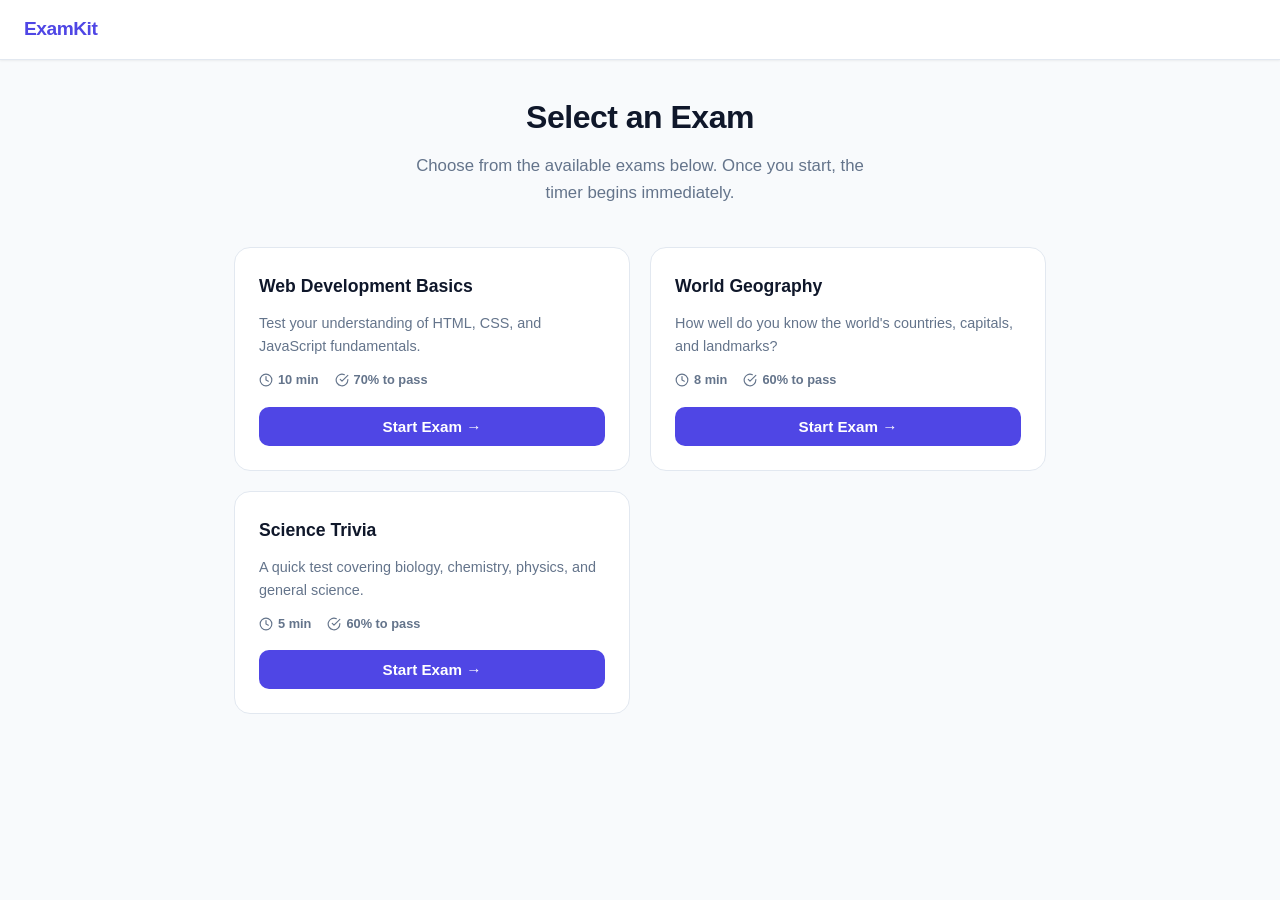
==== index.html @ 48e790b7 "initial commit" ====
<!DOCTYPE html>
<html lang="en">
<head>
  <meta charset="UTF-8">
  <meta name="viewport" content="width=device-width, initial-scale=1.0">
  <title>ExamKit</title>
  <link rel="stylesheet" href="css/styles.css">
</head>
<body>

  <header class="header">
    <span class="header-logo">ExamKit</span>
  </header>

  <main class="container">
    <div class="landing-hero">
      <h1>Select an Exam</h1>
      <p>Choose from the available exams below. Once you start, the timer begins immediately.</p>
    </div>

    <div id="load-error" role="alert"></div>
    <div id="exam-grid" class="exam-grid"></div>
  </main>

  <script src="js/app.js"></script>
</body>
</html>
---- css/styles.css ----
/* ============================================================
   VARIABLES & RESET
   ============================================================ */
:root {
  --primary:        #4f46e5;
  --primary-dark:   #4338ca;
  --primary-light:  #eef2ff;
  --success:        #059669;
  --success-light:  #ecfdf5;
  --error:          #dc2626;
  --error-light:    #fef2f2;
  --warning:        #d97706;
  --warning-light:  #fffbeb;

  --gray-50:  #f8fafc;
  --gray-100: #f1f5f9;
  --gray-200: #e2e8f0;
  --gray-300: #cbd5e1;
  --gray-400: #94a3b8;
  --gray-500: #64748b;
  --gray-600: #475569;
  --gray-700: #334155;
  --gray-800: #1e293b;
  --gray-900: #0f172a;

  --radius-sm: 6px;
  --radius:    10px;
  --radius-lg: 16px;
  --shadow-sm: 0 1px 2px rgba(0,0,0,.06);
  --shadow:    0 2px 8px rgba(0,0,0,.08), 0 1px 2px rgba(0,0,0,.05);
  --shadow-md: 0 4px 16px rgba(0,0,0,.1), 0 2px 4px rgba(0,0,0,.06);
}

*, *::before, *::after { box-sizing: border-box; margin: 0; padding: 0; }

body {
  font-family: -apple-system, BlinkMacSystemFont, 'Segoe UI', Roboto, 'Helvetica Neue', sans-serif;
  background: var(--gray-50);
  color: var(--gray-800);
  line-height: 1.6;
  min-height: 100vh;
}

/* ============================================================
   HEADER
   ============================================================ */
.header {
  background: #fff;
  border-bottom: 1px solid var(--gray-200);
  padding: 0 24px;
  height: 60px;
  display: flex;
  align-items: center;
  gap: 16px;
  position: sticky;
  top: 0;
  z-index: 100;
  box-shadow: var(--shadow-sm);
}

.header-logo {
  font-size: 1.2rem;
  font-weight: 800;
  color: var(--primary);
  letter-spacing: -0.5px;
  flex-shrink: 0;
}

/* Exam header extras */
.exam-header-title {
  font-size: 1rem;
  font-weight: 600;
  color: var(--gray-700);
  flex: 1;
  white-space: nowrap;
  overflow: hidden;
  text-overflow: ellipsis;
}

.timer-wrap {
  display: flex;
  align-items: center;
  gap: 6px;
  margin-left: auto;
  flex-shrink: 0;
}

.timer {
  font-size: 1.15rem;
  font-weight: 700;
  font-variant-numeric: tabular-nums;
  color: var(--gray-700);
  background: var(--gray-100);
  border: 1px solid var(--gray-200);
  border-radius: var(--radius-sm);
  padding: 4px 12px;
  min-width: 72px;
  text-align: center;
  transition: background 0.3s, color 0.3s, border-color 0.3s;
}

.timer.timer-warning {
  color: var(--error);
  background: var(--error-light);
  border-color: #fca5a5;
  animation: pulse 1s ease-in-out infinite;
}

@keyframes pulse {
  0%, 100% { opacity: 1; }
  50%       { opacity: 0.65; }
}

/* ============================================================
   PROGRESS BAR
   ============================================================ */
.exam-progress {
  background: #fff;
  border-bottom: 1px solid var(--gray-200);
  padding: 10px 24px;
  display: flex;
  align-items: center;
  gap: 14px;
}

.progress-track {
  flex: 1;
  height: 6px;
  background: var(--gray-200);
  border-radius: 99px;
  overflow: hidden;
}

.progress-fill {
  height: 100%;
  background: linear-gradient(90deg, var(--primary), var(--primary-dark));
  border-radius: 99px;
  transition: width 0.4s ease;
  width: 0%;
}

.question-counter {
  font-size: 0.8rem;
  font-weight: 600;
  color: var(--gray-500);
  white-space: nowrap;
}

/* ============================================================
   LAYOUT
   ============================================================ */
.container {
  max-width: 860px;
  margin: 0 auto;
  padding: 32px 24px 64px;
}

.exam-container {
  max-width: 720px;
}

/* ============================================================
   LANDING PAGE
   ============================================================ */
.landing-hero {
  text-align: center;
  margin-bottom: 40px;
}

.landing-hero h1 {
  font-size: 2rem;
  font-weight: 800;
  color: var(--gray-900);
  margin-bottom: 10px;
  letter-spacing: -0.5px;
}

.landing-hero p {
  font-size: 1.05rem;
  color: var(--gray-500);
  max-width: 480px;
  margin: 0 auto;
}

.exam-grid {
  display: grid;
  grid-template-columns: repeat(auto-fill, minmax(280px, 1fr));
  gap: 20px;
}

.exam-card {
  background: #fff;
  border: 1px solid var(--gray-200);
  border-radius: var(--radius-lg);
  padding: 24px;
  cursor: pointer;
  transition: border-color 0.15s, box-shadow 0.15s, transform 0.15s;
  display: flex;
  flex-direction: column;
  gap: 12px;
  outline: none;
}

.exam-card:hover,
.exam-card:focus-visible {
  border-color: var(--primary);
  box-shadow: var(--shadow-md), 0 0 0 3px var(--primary-light);
  transform: translateY(-2px);
}

.exam-card-header {
  display: flex;
  align-items: flex-start;
  justify-content: space-between;
  gap: 8px;
}

.exam-card-title {
  font-size: 1.1rem;
  font-weight: 700;
  color: var(--gray-900);
}

.exam-card-desc {
  font-size: 0.9rem;
  color: var(--gray-500);
  flex: 1;
}

.exam-card-meta {
  display: flex;
  gap: 16px;
}

.meta-item {
  display: flex;
  align-items: center;
  gap: 5px;
  font-size: 0.8rem;
  font-weight: 600;
  color: var(--gray-500);
}

.meta-item svg { flex-shrink: 0; }

.exam-start-btn {
  width: 100%;
  margin-top: 4px;
}

#load-error {
  display: none;
  background: var(--error-light);
  color: var(--error);
  border: 1px solid #fca5a5;
  border-radius: var(--radius);
  padding: 16px 20px;
  font-size: 0.9rem;
  margin-bottom: 24px;
}

/* ============================================================
   QUESTION CARD
   ============================================================ */
.question-card {
  background: #fff;
  border: 1px solid var(--gray-200);
  border-radius: var(--radius-lg);
  padding: 32px;
  box-shadow: var(--shadow);
  margin-bottom: 20px;
}

.question-card-header {
  margin-bottom: 18px;
}

.question-type-badge {
  display: inline-block;
  font-size: 0.72rem;
  font-weight: 700;
  text-transform: uppercase;
  letter-spacing: 0.05em;
  padding: 3px 10px;
  border-radius: 99px;
}

.badge-mc {
  background: var(--primary-light);
  color: var(--primary-dark);
}

.badge-sa {
  background: #fef3c7;
  color: #92400e;
}

.question-text {
  font-size: 1.2rem;
  font-weight: 600;
  color: var(--gray-900);
  line-height: 1.5;
  margin-bottom: 24px;
}

/* Question image */
#question-image {
  margin-bottom: 20px;
  display: none;
}

.question-img {
  max-width: 100%;
  max-height: 340px;
  object-fit: contain;
  border-radius: var(--radius);
  border: 1px solid var(--gray-200);
  display: block;
}

/* ============================================================
   MULTIPLE CHOICE OPTIONS
   ============================================================ */
.answer-area {
  display: flex;
  flex-direction: column;
  gap: 10px;
}

.option-label {
  display: flex;
  align-items: center;
  gap: 12px;
  padding: 14px 16px;
  border: 2px solid var(--gray-200);
  border-radius: var(--radius);
  cursor: pointer;
  transition: border-color 0.15s, background 0.15s;
  user-select: none;
}

.option-label:hover {
  border-color: var(--primary);
  background: var(--primary-light);
}

.option-label.selected {
  border-color: var(--primary);
  background: var(--primary-light);
}

.option-label input[type=radio] {
  position: absolute;
  opacity: 0;
  pointer-events: none;
}

.option-marker {
  width: 28px;
  height: 28px;
  border-radius: 50%;
  background: var(--gray-100);
  border: 2px solid var(--gray-300);
  display: flex;
  align-items: center;
  justify-content: center;
  font-size: 0.75rem;
  font-weight: 700;
  color: var(--gray-600);
  flex-shrink: 0;
  transition: background 0.15s, border-color 0.15s, color 0.15s;
}

.option-label.selected .option-marker,
.option-label:hover .option-marker {
  background: var(--primary);
  border-color: var(--primary);
  color: #fff;
}

.option-text {
  font-size: 0.95rem;
  color: var(--gray-800);
}

/* ============================================================
   SHORT ANSWER
   ============================================================ */
.short-answer-input {
  width: 100%;
  padding: 14px 16px;
  font-size: 1rem;
  font-family: inherit;
  color: var(--gray-800);
  background: #fff;
  border: 2px solid var(--gray-300);
  border-radius: var(--radius);
  outline: none;
  transition: border-color 0.15s, box-shadow 0.15s;
}

.short-answer-input:focus {
  border-color: var(--primary);
  box-shadow: 0 0 0 3px var(--primary-light);
}

.short-answer-input::placeholder {
  color: var(--gray-400);
}

/* ============================================================
   EXAM NAVIGATION
   ============================================================ */
.exam-nav {
  display: flex;
  justify-content: flex-end;
}

/* ============================================================
   BUTTONS
   ============================================================ */
.btn {
  display: inline-flex;
  align-items: center;
  justify-content: center;
  gap: 6px;
  padding: 11px 22px;
  font-size: 0.95rem;
  font-weight: 600;
  font-family: inherit;
  border: none;
  border-radius: var(--radius);
  cursor: pointer;
  text-decoration: none;
  transition: background 0.15s, transform 0.1s, box-shadow 0.15s;
  outline: none;
  white-space: nowrap;
}

.btn:focus-visible {
  box-shadow: 0 0 0 3px var(--primary-light);
}

.btn:active { transform: scale(0.97); }

.btn-primary {
  background: var(--primary);
  color: #fff;
}
.btn-primary:hover { background: var(--primary-dark); }

.btn-success {
  background: var(--success);
  color: #fff;
}
.btn-success:hover { background: #047857; }

/* ============================================================
   REVIEW PAGE — SCORE SUMMARY
   ============================================================ */
.score-section {
  display: flex;
  align-items: center;
  gap: 32px;
  background: #fff;
  border: 1px solid var(--gray-200);
  border-radius: var(--radius-lg);
  padding: 32px;
  box-shadow: var(--shadow);
  margin-bottom: 24px;
  flex-wrap: wrap;
}

.score-circle {
  width: 120px;
  height: 120px;
  border-radius: 50%;
  display: flex;
  flex-direction: column;
  align-items: center;
  justify-content: center;
  flex-shrink: 0;
  border: 6px solid var(--gray-200);
}

.score-circle.score-pass {
  border-color: var(--success);
  background: var(--success-light);
}

.score-circle.score-fail {
  border-color: var(--error);
  background: var(--error-light);
}

.score-number {
  font-size: 1.8rem;
  font-weight: 800;
  line-height: 1;
  color: var(--gray-900);
}

.score-label {
  font-size: 0.72rem;
  font-weight: 700;
  text-transform: uppercase;
  letter-spacing: 0.08em;
  color: var(--gray-500);
}

.score-details {
  display: flex;
  flex-direction: column;
  gap: 8px;
}

.score-details h1 {
  font-size: 1.4rem;
  font-weight: 800;
  color: var(--gray-900);
  letter-spacing: -0.3px;
}

.score-fraction {
  font-size: 1rem;
  color: var(--gray-600);
}

.pass-fail-badge {
  display: inline-block;
  font-size: 0.8rem;
  font-weight: 700;
  padding: 4px 12px;
  border-radius: 99px;
  width: fit-content;
}

.badge-passed {
  background: var(--success-light);
  color: var(--success);
  border: 1px solid #6ee7b7;
}

.badge-failed {
  background: var(--error-light);
  color: var(--error);
  border: 1px solid #fca5a5;
}

.score-meta {
  font-size: 0.85rem;
  color: var(--gray-500);
}

.timed-out-notice {
  display: none;
  align-items: center;
  gap: 10px;
  background: var(--warning-light);
  border: 1px solid #fcd34d;
  color: var(--warning);
  font-size: 0.9rem;
  font-weight: 600;
  border-radius: var(--radius);
  padding: 12px 16px;
  margin-bottom: 24px;
}

/* ============================================================
   REVIEW PAGE — QUESTION LIST
   ============================================================ */
.review-section-title {
  font-size: 1.1rem;
  font-weight: 700;
  color: var(--gray-700);
  margin-bottom: 16px;
}

.review-list {
  display: flex;
  flex-direction: column;
  gap: 14px;
  margin-bottom: 32px;
}

.review-item {
  background: #fff;
  border-radius: var(--radius-lg);
  padding: 22px 24px;
  border-left: 4px solid var(--gray-300);
  box-shadow: var(--shadow-sm);
}

.review-item.review-correct  { border-left-color: var(--success); }
.review-item.review-incorrect { border-left-color: var(--error); }

.review-item-header {
  display: flex;
  align-items: center;
  gap: 10px;
  margin-bottom: 10px;
  flex-wrap: wrap;
}

.review-q-num {
  font-size: 0.8rem;
  font-weight: 700;
  color: var(--gray-500);
}

.review-status {
  font-size: 0.78rem;
  font-weight: 700;
  padding: 2px 10px;
  border-radius: 99px;
}

.status-correct  { background: var(--success-light); color: var(--success); }
.status-incorrect { background: var(--error-light); color: var(--error); }

.review-q-type {
  font-size: 0.75rem;
  color: var(--gray-400);
  margin-left: auto;
}

.review-q-text {
  font-size: 0.95rem;
  font-weight: 600;
  color: var(--gray-800);
  margin-bottom: 14px;
  line-height: 1.5;
}

.review-img {
  max-width: 100%;
  max-height: 240px;
  object-fit: contain;
  border-radius: var(--radius-sm);
  border: 1px solid var(--gray-200);
  margin-bottom: 14px;
  display: block;
}

.review-answers {
  display: flex;
  flex-direction: column;
  gap: 6px;
  margin-bottom: 12px;
}

.answer-row {
  display: flex;
  align-items: baseline;
  gap: 8px;
  font-size: 0.9rem;
  padding: 8px 12px;
  border-radius: var(--radius-sm);
}

.row-correct { background: var(--success-light); }
.row-wrong   { background: var(--error-light); }

.answer-label {
  font-weight: 700;
  flex-shrink: 0;
  color: var(--gray-600);
}

.answer-value {
  color: var(--gray-800);
}

.answer-value em {
  color: var(--gray-400);
  font-style: italic;
}

.review-explanation {
  font-size: 0.85rem;
  color: var(--gray-600);
  background: var(--gray-50);
  border-radius: var(--radius-sm);
  padding: 10px 14px;
  line-height: 1.5;
}

.review-actions {
  display: flex;
  gap: 12px;
  justify-content: center;
  padding-top: 8px;
}

/* ============================================================
   MISC
   ============================================================ */
.empty-state {
  color: var(--gray-400);
  font-size: 0.95rem;
  text-align: center;
  padding: 40px;
}

.error-msg {
  color: var(--error);
  font-size: 0.95rem;
}

.error-msg a {
  color: var(--primary);
}

/* ============================================================
   RESPONSIVE
   ============================================================ */
@media (max-width: 600px) {
  .header { padding: 0 16px; }
  .container { padding: 20px 16px 48px; }
  .question-card { padding: 22px 18px; }
  .score-section { padding: 22px 18px; gap: 20px; }
  .landing-hero h1 { font-size: 1.5rem; }
  .score-circle { width: 96px; height: 96px; }
  .score-number { font-size: 1.4rem; }
}
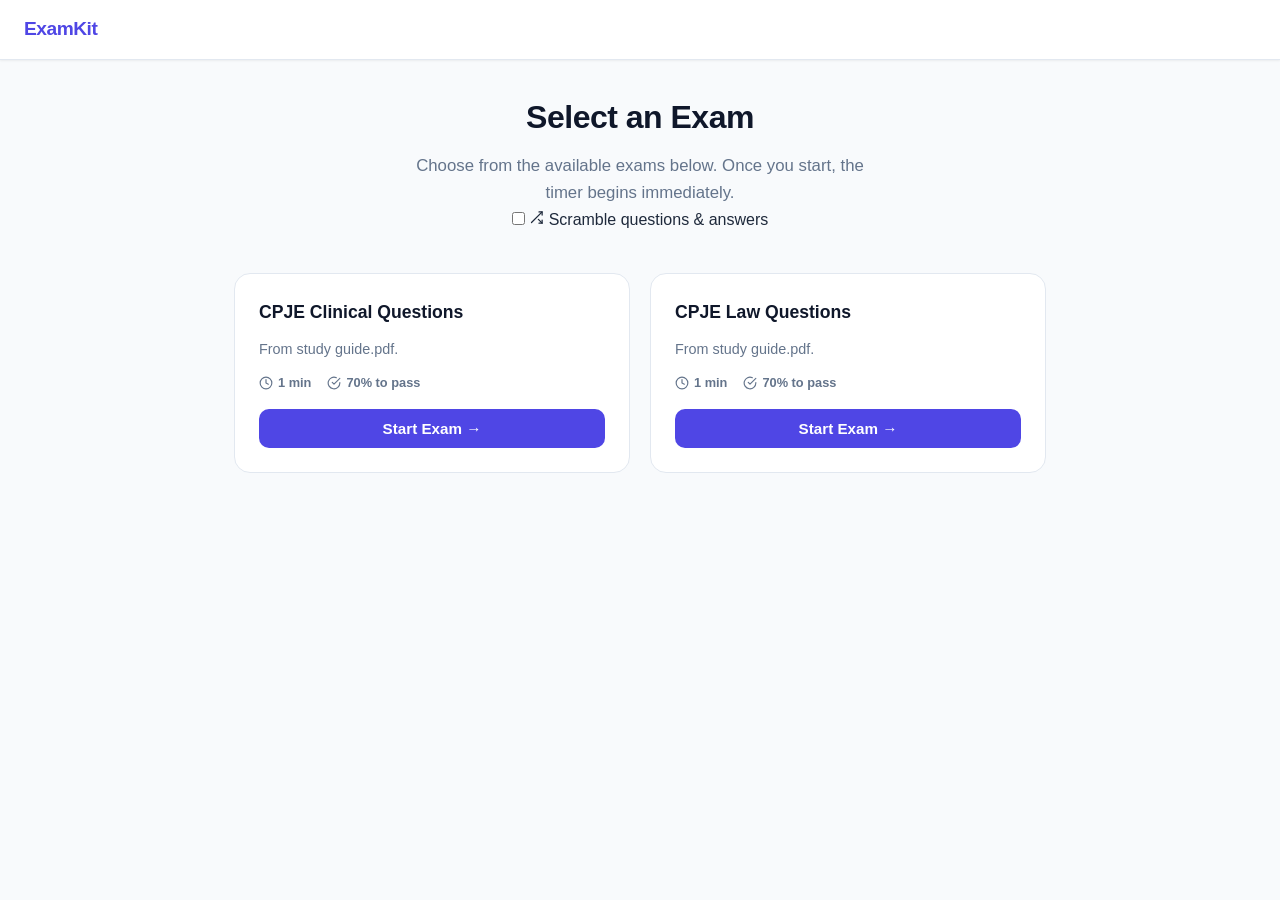
==== commit 560b5575: "added toggle to scramble questions and answers" ====
--- a/index.html
+++ b/index.html
@@ -16,6 +16,19 @@
     <div class="landing-hero">
       <h1>Select an Exam</h1>
       <p>Choose from the available exams below. Once you start, the timer begins immediately.</p>
+      <label class="scramble-toggle" title="Scramble questions and answers">
+        <input type="checkbox" id="scramble-toggle">
+        <span class="scramble-icon">
+          <svg width="15" height="15" viewBox="0 0 24 24" fill="none" stroke="currentColor"
+               stroke-width="2" stroke-linecap="round" stroke-linejoin="round" aria-hidden="true">
+            <polyline points="16 3 21 3 21 8"/>
+            <line x1="4" y1="20" x2="21" y2="3"/>
+            <polyline points="21 16 21 21 16 21"/>
+            <line x1="15" y1="15" x2="21" y2="21"/>
+          </svg>
+        </span>
+        <span class="scramble-label">Scramble questions &amp; answers</span>
+      </label>
     </div>
 
     <div id="load-error" role="alert"></div>
